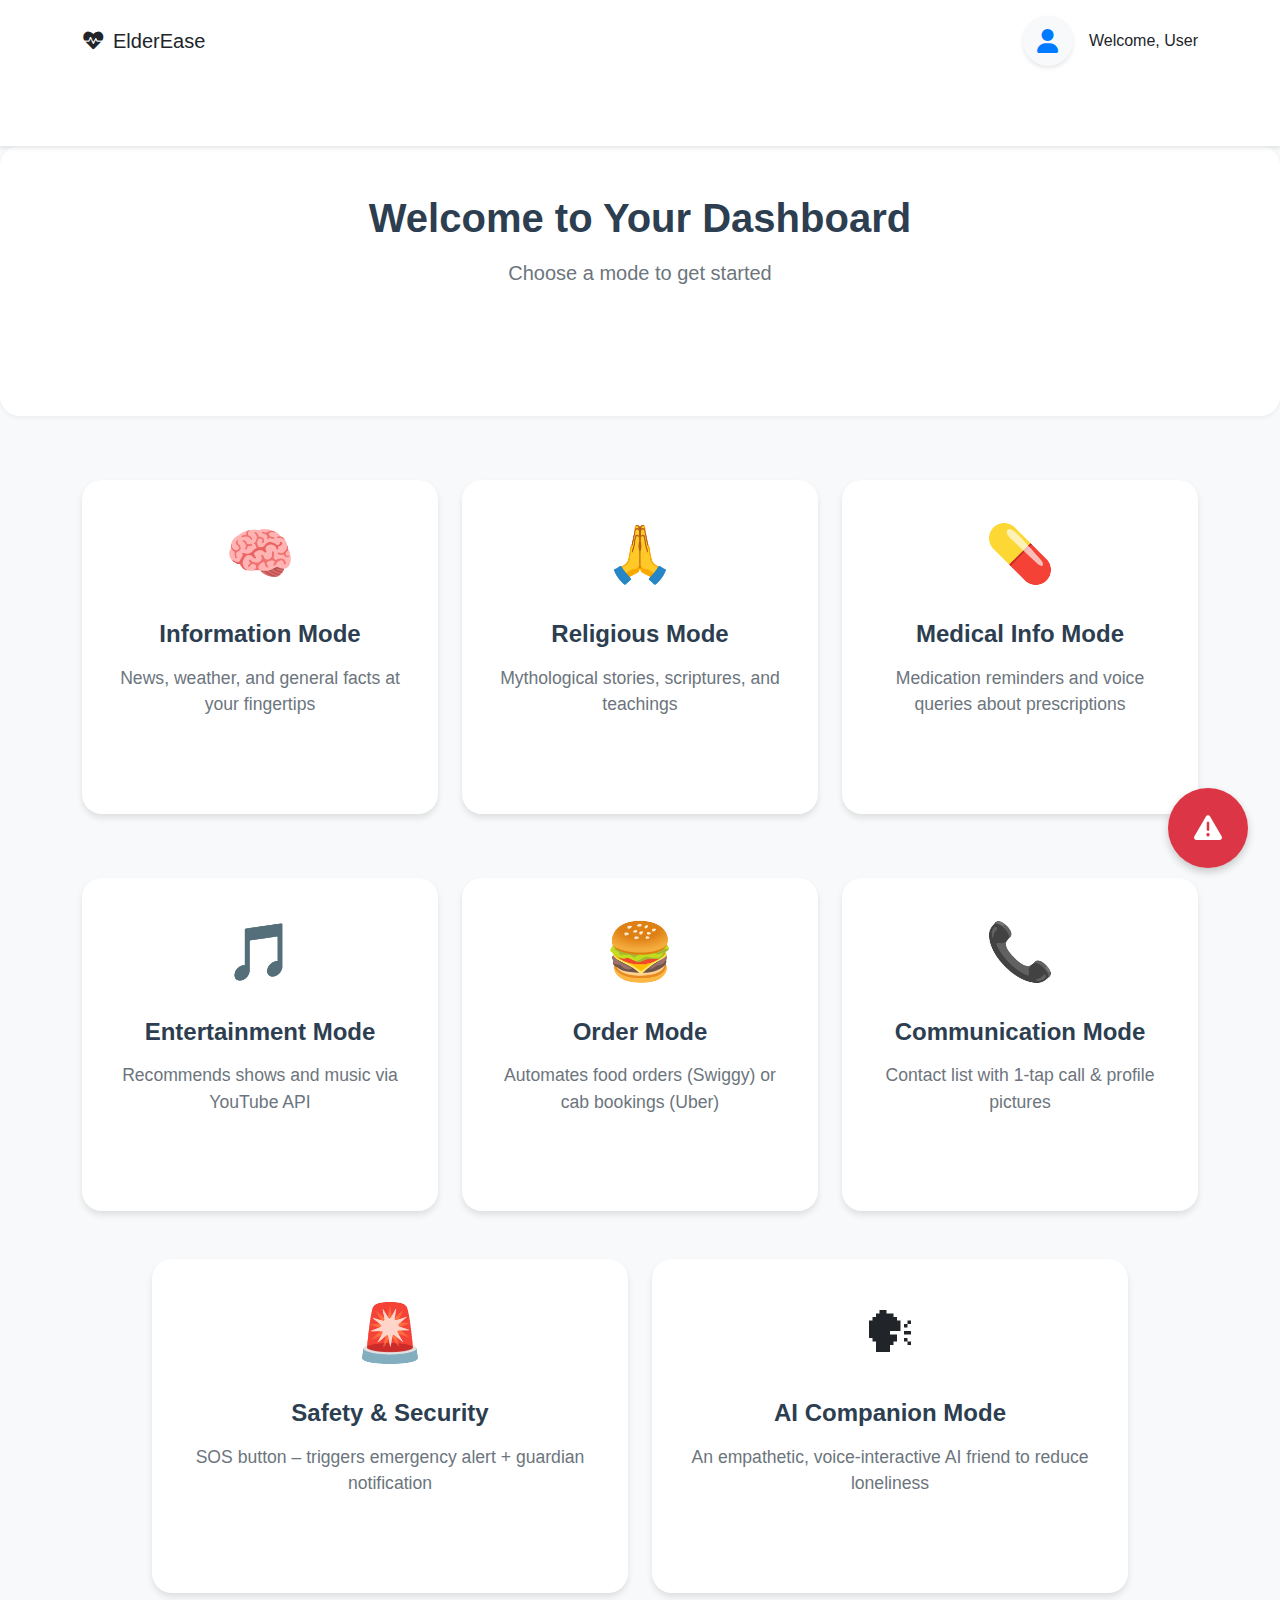
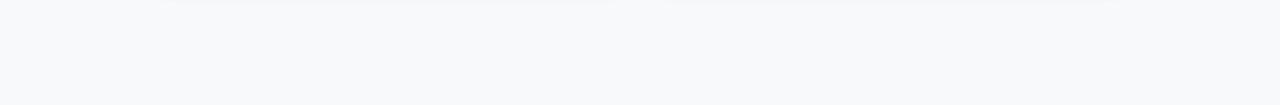
==== frontend/dashboard.html @ 6987e4d8 "Initial commit: ElderEase project setup" ====
<!DOCTYPE html>
<html lang="en">
<head>
    <meta charset="UTF-8">
    <meta name="viewport" content="width=device-width, initial-scale=1.0">
    <title>ElderEase - Dashboard</title>
    <link href="https://cdn.jsdelivr.net/npm/bootstrap@5.3.2/dist/css/bootstrap.min.css" rel="stylesheet">
    <link href="https://cdnjs.cloudflare.com/ajax/libs/font-awesome/6.0.0/css/all.min.css" rel="stylesheet">
    <style>
        body {
            background-color: #f8f9fa;
            font-family: -apple-system, BlinkMacSystemFont, 'Segoe UI', Roboto, sans-serif;
        }
        .mode-card {
            border: none;
            border-radius: 20px;
            box-shadow: 0 4px 6px rgba(0,0,0,0.1);
            transition: all 0.3s ease;
            margin-bottom: 3rem;
            height: 100%;
            background: white;
            cursor: pointer;
            padding: 2rem !important;
        }
        .mode-card:hover {
            transform: translateY(-5px);
            box-shadow: 0 8px 15px rgba(0,0,0,0.1);
        }
        .mode-icon {
            font-size: 3.5rem;
            margin-bottom: 1.5rem;
        }
        .mode-title {
            font-size: 1.5rem;
            font-weight: 600;
            margin-bottom: 1rem;
            color: #2c3e50;
        }
        .mode-description {
            color: #6c757d;
            font-size: 1.1rem;
            line-height: 1.5;
        }
        .sos-button {
            position: fixed;
            bottom: 2rem;
            right: 2rem;
            width: 80px;
            height: 80px;
            border-radius: 50%;
            background-color: #dc3545;
            color: white;
            display: flex;
            align-items: center;
            justify-content: center;
            font-size: 1.75rem;
            box-shadow: 0 4px 8px rgba(0,0,0,0.2);
            transition: all 0.3s ease;
            z-index: 1000;
            border: none;
        }
        .sos-button:hover {
            transform: scale(1.1);
            background-color: #c82333;
        }
        .navbar {
            background: white;
            box-shadow: 0 2px 4px rgba(0,0,0,0.1);
            padding: 1rem 0;
        }
        .welcome-section {
            background: white;
            padding: 3rem 0;
            margin-bottom: 4rem;
            border-radius: 20px;
            box-shadow: 0 2px 4px rgba(0,0,0,0.05);
            text-align: center;
        }
        .welcome-title {
            font-size: 2.5rem;
            font-weight: 600;
            color: #2c3e50;
            margin-bottom: 1rem;
        }
        .welcome-subtitle {
            font-size: 1.25rem;
            color: #6c757d;
        }
        .user-info {
            display: flex;
            align-items: center;
            gap: 1rem;
        }
        .user-avatar {
            width: 50px;
            height: 50px;
            border-radius: 50%;
            background-color: #f8f9fa;
            display: flex;
            align-items: center;
            justify-content: center;
            color: #007bff;
            font-size: 1.5rem;
            box-shadow: 0 2px 4px rgba(0,0,0,0.1);
        }
        .last-row {
            justify-content: center;
            margin-top: 2rem;
        }
        .last-row .col-md-6 {
            max-width: 500px;
        }
        .row {
            margin-bottom: 3rem;
        }
        .container {
            padding-bottom: 4rem;
        }
        .second-row {
            margin-top: 4rem;
        }
    </style>
</head>
<body>
    <!-- Navigation -->
    <nav class="navbar navbar-expand-lg">
        <div class="container">
            <a class="navbar-brand text-dark" href="#">
                <i class="fas fa-heartbeat me-2"></i>ElderEase
            </a>
            <div class="user-info ms-auto">
                <div class="user-avatar">
                    <i class="fas fa-user"></i>
                </div>
                <div>
                    <span class="text-dark" id="user-name">Welcome, User</span>
                </div>
            </div>
        </div>
    </nav>

    <!-- Welcome Section -->
    <section class="welcome-section">
        <div class="container">
            <h1 class="welcome-title">Welcome to Your Dashboard</h1>
            <p class="welcome-subtitle">Choose a mode to get started</p>
        </div>
    </section>

    <!-- Modes Grid -->
    <div class="container">
        <div class="row">
            <!-- Information Mode -->
            <div class="col-md-6 col-lg-4">
                <div class="mode-card text-center">
                    <div class="mode-icon">🧠</div>
                    <h3 class="mode-title">Information Mode</h3>
                    <p class="mode-description">News, weather, and general facts at your fingertips</p>
                </div>
            </div>

            <!-- Religious Mode -->
            <div class="col-md-6 col-lg-4">
                <div class="mode-card text-center">
                    <div class="mode-icon">🙏</div>
                    <h3 class="mode-title">Religious Mode</h3>
                    <p class="mode-description">Mythological stories, scriptures, and teachings</p>
                </div>
            </div>

            <!-- Medical Info Mode -->
            <div class="col-md-6 col-lg-4">
                <div class="mode-card text-center">
                    <div class="mode-icon">💊</div>
                    <h3 class="mode-title">Medical Info Mode</h3>
                    <p class="mode-description">Medication reminders and voice queries about prescriptions</p>
                </div>
            </div>
        </div>

        <div class="row second-row">
            <!-- Entertainment Mode -->
            <div class="col-md-6 col-lg-4">
                <div class="mode-card text-center">
                    <div class="mode-icon">🎵</div>
                    <h3 class="mode-title">Entertainment Mode</h3>
                    <p class="mode-description">Recommends shows and music via YouTube API</p>
                </div>
            </div>

            <!-- Order Mode -->
            <div class="col-md-6 col-lg-4">
                <div class="mode-card text-center">
                    <div class="mode-icon">🍔</div>
                    <h3 class="mode-title">Order Mode</h3>
                    <p class="mode-description">Automates food orders (Swiggy) or cab bookings (Uber)</p>
                </div>
            </div>

            <!-- Communication Mode -->
            <div class="col-md-6 col-lg-4">
                <div class="mode-card text-center">
                    <div class="mode-icon">📞</div>
                    <h3 class="mode-title">Communication Mode</h3>
                    <p class="mode-description">Contact list with 1-tap call & profile pictures</p>
                </div>
            </div>
        </div>

        <!-- Last Row - Centered Safety and AI Companion -->
        <div class="row last-row">
            <!-- Safety & Security -->
            <div class="col-md-6">
                <div class="mode-card text-center">
                    <div class="mode-icon">🚨</div>
                    <h3 class="mode-title">Safety & Security</h3>
                    <p class="mode-description">SOS button – triggers emergency alert + guardian notification</p>
                </div>
            </div>

            <!-- AI Companion Mode -->
            <div class="col-md-6">
                <div class="mode-card text-center">
                    <div class="mode-icon">🗣</div>
                    <h3 class="mode-title">AI Companion Mode</h3>
                    <p class="mode-description">An empathetic, voice-interactive AI friend to reduce loneliness</p>
                </div>
            </div>
        </div>
    </div>

    <!-- SOS Button -->
    <button class="sos-button" id="sos-button">
        <i class="fas fa-exclamation-triangle"></i>
    </button>

    <script src="https://cdn.jsdelivr.net/npm/bootstrap@5.3.2/dist/js/bootstrap.bundle.min.js"></script>
    <script>
        // Get user's name from localStorage
        const userName = localStorage.getItem('userName') || 'User';
        document.getElementById('user-name').textContent = `Welcome, ${userName}`;

        // Add click handlers for mode cards
        document.querySelectorAll('.mode-card').forEach(card => {
            card.addEventListener('click', function() {
                const mode = this.querySelector('.mode-title').textContent;
                const modeMap = {
                    'Information Mode': 'information',
                    'Religious Mode': 'religious',
                    'Medical Info Mode': 'medical',
                    'Entertainment Mode': 'entertainment',
                    'Order Mode': 'order',
                    'Communication Mode': 'communication',
                    'Safety & Security': 'safety',
                    'AI Companion Mode': 'companion'
                };
                
                const modeKey = modeMap[mode];
                if (modeKey) {
                    window.location.href = `/mode?mode=${modeKey}`;
                }
            });
        });

        // SOS button handler
        document.getElementById('sos-button').addEventListener('click', function() {
            alert('Emergency alert sent to your guardians!');
        });
    </script>
</body>
</html>
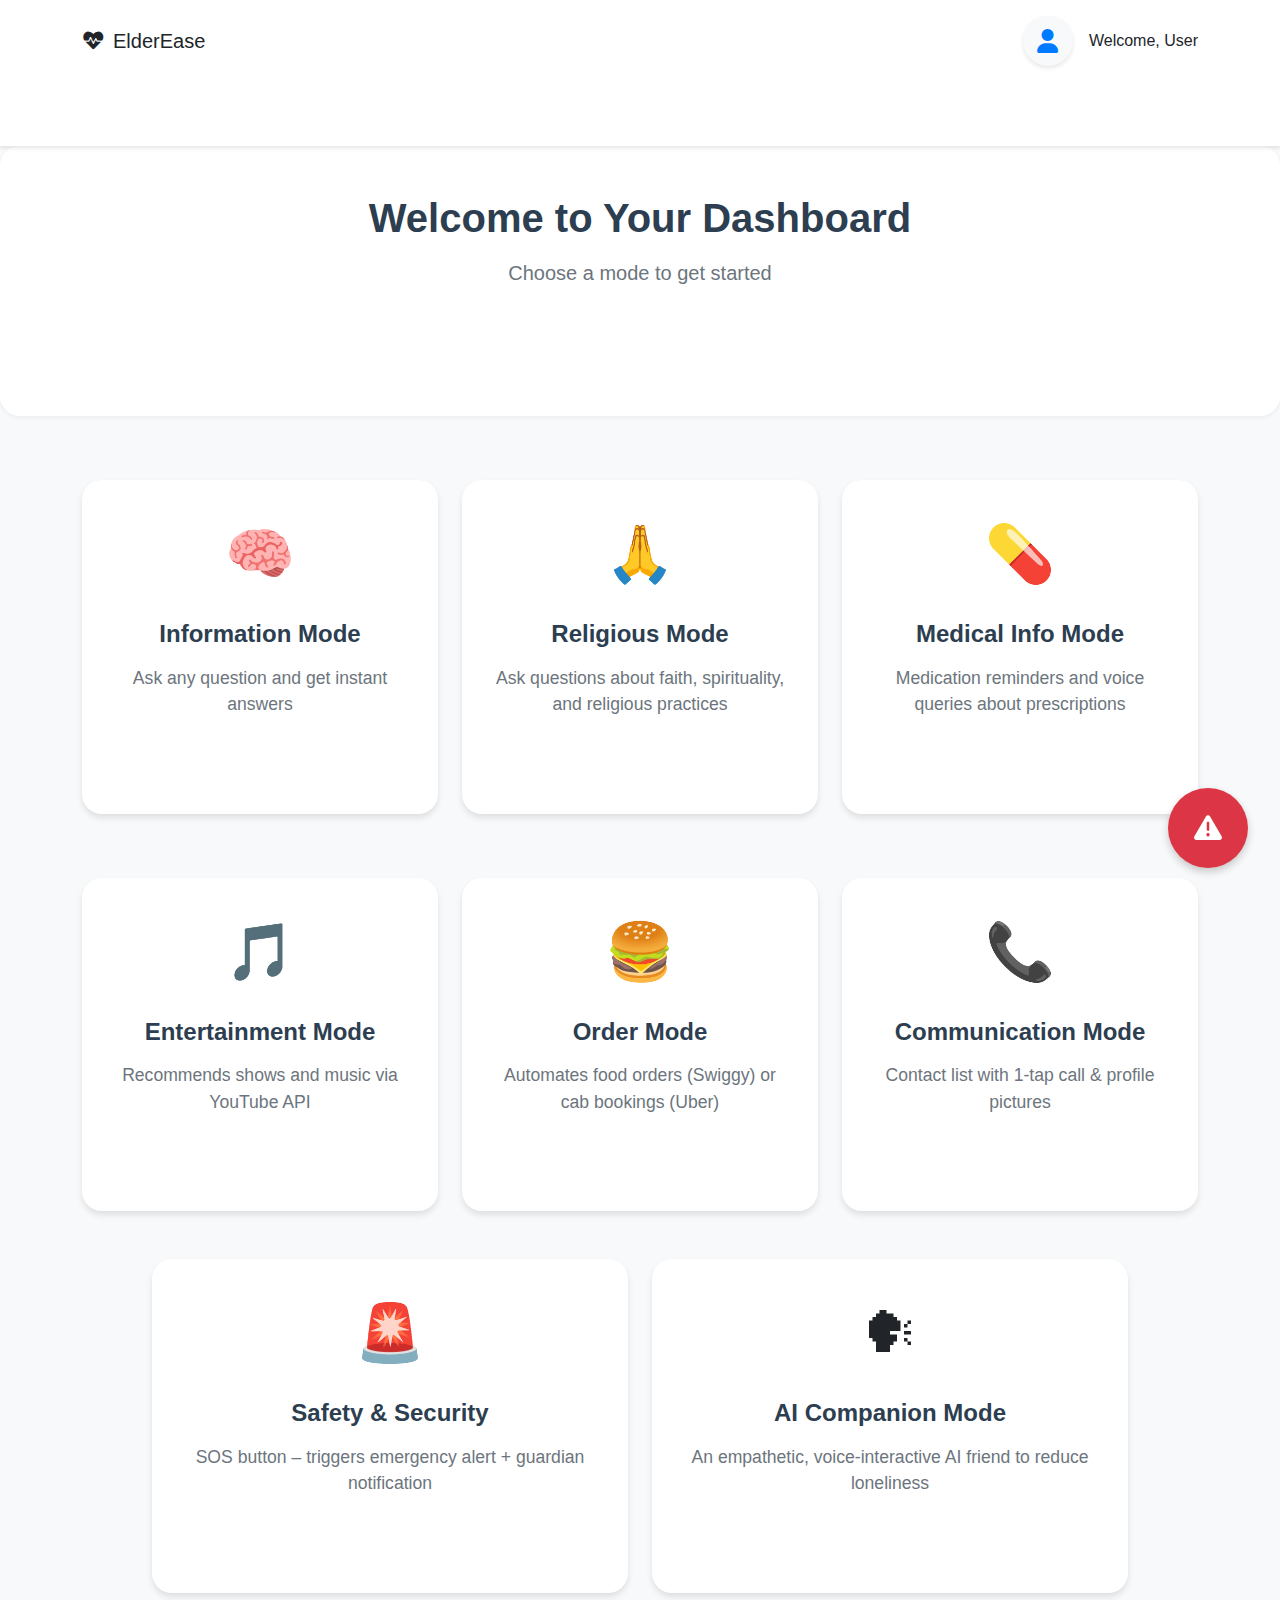
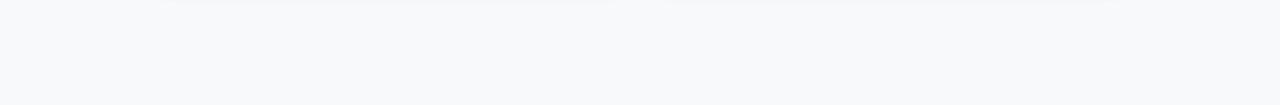
==== commit 6c795a6d: "Added new modes: Medical Info, Religious, Safety & Security, Communications, and AI Companion. Updat" ====
--- a/frontend/dashboard.html
+++ b/frontend/dashboard.html
@@ -119,21 +119,55 @@
         .second-row {
             margin-top: 4rem;
         }
+        .welcome-text-container {
+            position: relative;
+            cursor: pointer;
+        }
+        .welcome-dropdown {
+            display: none;
+            position: absolute;
+            right: 0;
+            background: white;
+            border-radius: 8px;
+            box-shadow: 0 2px 8px rgba(0,0,0,0.1);
+            padding: 0.5rem 0;
+            min-width: 120px;
+            z-index: 1000;
+        }
+        .welcome-dropdown a {
+            display: block;
+            padding: 0.5rem 1rem;
+            color: #333;
+            text-decoration: none;
+        }
+        .welcome-dropdown a:hover {
+            background: #f8f9fa;
+        }
+        .welcome-text-container:hover .welcome-dropdown {
+            display: block;
+        }
+        .welcome-text {
+            display: inline-block;
+            padding: 0.5rem 0;
+        }
     </style>
 </head>
 <body>
     <!-- Navigation -->
     <nav class="navbar navbar-expand-lg">
         <div class="container">
-            <a class="navbar-brand text-dark" href="#">
+            <a class="navbar-brand text-dark" href="/dashboard">
                 <i class="fas fa-heartbeat me-2"></i>ElderEase
             </a>
             <div class="user-info ms-auto">
                 <div class="user-avatar">
                     <i class="fas fa-user"></i>
                 </div>
-                <div>
-                    <span class="text-dark" id="user-name">Welcome, User</span>
+                <div class="welcome-text-container">
+                    <span class="text-dark welcome-text" id="user-name">Welcome, User</span>
+                    <div class="welcome-dropdown">
+                        <a href="#" onclick="logout()"><i class="fas fa-sign-out-alt me-2"></i>Logout</a>
+                    </div>
                 </div>
             </div>
         </div>
@@ -155,7 +189,7 @@
                 <div class="mode-card text-center">
                     <div class="mode-icon">🧠</div>
                     <h3 class="mode-title">Information Mode</h3>
-                    <p class="mode-description">News, weather, and general facts at your fingertips</p>
+                    <p class="mode-description">Ask any question and get instant answers</p>
                 </div>
             </div>
 
@@ -164,7 +198,7 @@
                 <div class="mode-card text-center">
                     <div class="mode-icon">🙏</div>
                     <h3 class="mode-title">Religious Mode</h3>
-                    <p class="mode-description">Mythological stories, scriptures, and teachings</p>
+                    <p class="mode-description">Ask questions about faith, spirituality, and religious practices</p>
                 </div>
             </div>
 
@@ -240,25 +274,17 @@
         const userName = localStorage.getItem('userName') || 'User';
         document.getElementById('user-name').textContent = `Welcome, ${userName}`;
 
-        // Add click handlers for mode cards
+        // Logout function
+        function logout() {
+            localStorage.removeItem('userName');
+            window.location.href = '/';
+        }
+
+        // Add click handlers to mode cards
         document.querySelectorAll('.mode-card').forEach(card => {
             card.addEventListener('click', function() {
-                const mode = this.querySelector('.mode-title').textContent;
-                const modeMap = {
-                    'Information Mode': 'information',
-                    'Religious Mode': 'religious',
-                    'Medical Info Mode': 'medical',
-                    'Entertainment Mode': 'entertainment',
-                    'Order Mode': 'order',
-                    'Communication Mode': 'communication',
-                    'Safety & Security': 'safety',
-                    'AI Companion Mode': 'companion'
-                };
-                
-                const modeKey = modeMap[mode];
-                if (modeKey) {
-                    window.location.href = `/mode?mode=${modeKey}`;
-                }
+                const mode = this.querySelector('.mode-title').textContent.toLowerCase().replace(' mode', '');
+                window.location.href = `/mode?mode=${mode}`;
             });
         });
 
